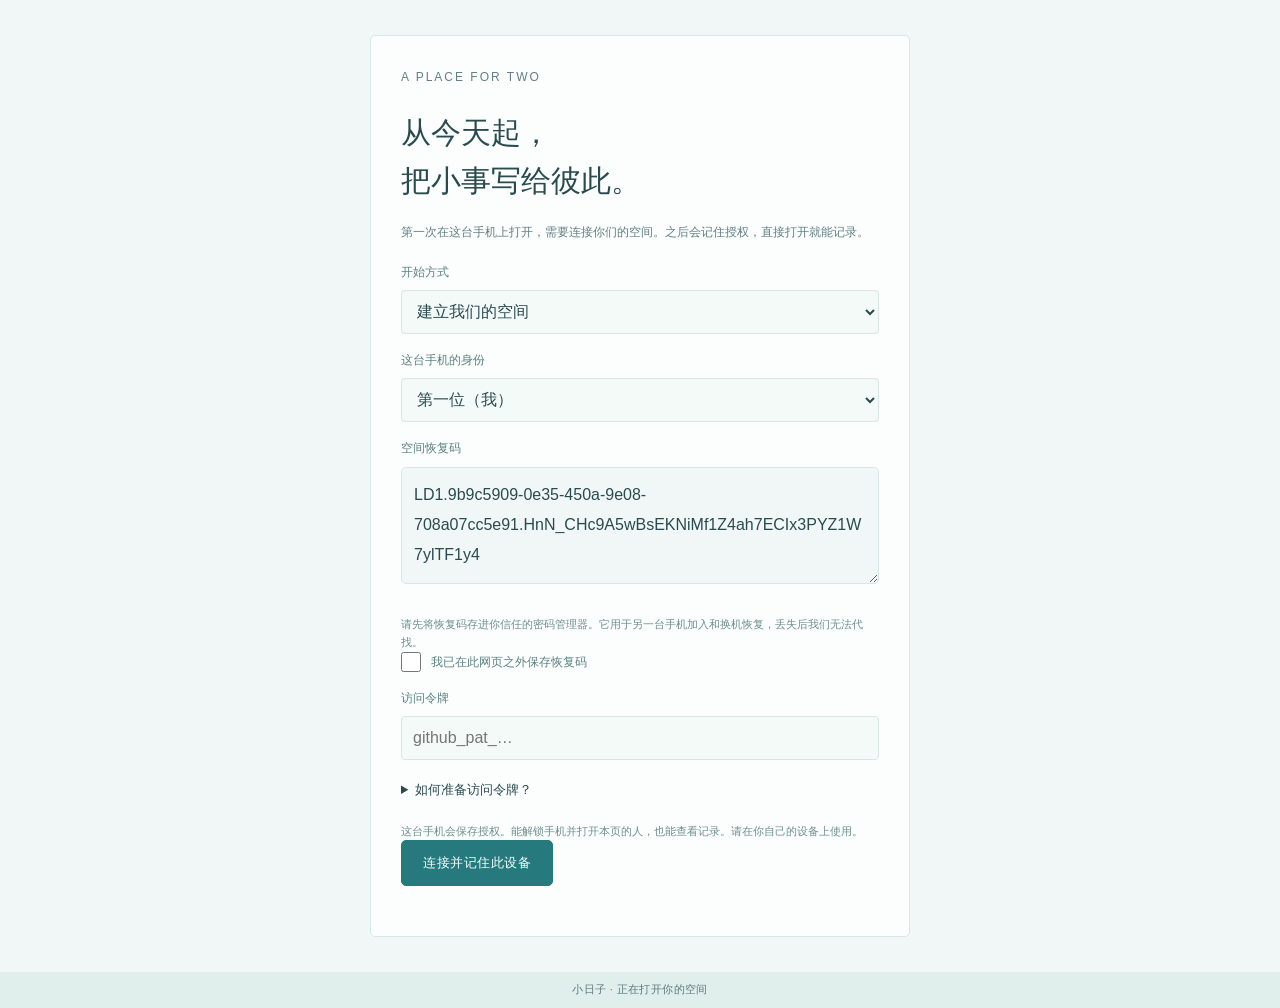
==== journal/index.html @ db6001a0 "Update Little Days application and connection checks" ====
<!doctype html>
<html lang="zh-CN">
<head>
  <meta charset="utf-8">
  <meta name="viewport" content="width=device-width, initial-scale=1, viewport-fit=cover">
  <meta name="theme-color" content="#f1f7f6">
  <meta name="apple-mobile-web-app-capable" content="yes">
  <meta name="apple-mobile-web-app-status-bar-style" content="default">
  <meta name="description" content="把平凡的一天，写给喜欢的人。属于两个人的文字日记。">
  <title>两个人的小日子</title>
  <link rel="icon" href="./icon.svg" type="image/svg+xml">
  <link rel="manifest" href="./manifest.webmanifest">
  <link rel="stylesheet" href="./style.css">
  <script src="./app.js" type="module"></script>
<meta name="robots" content="noindex,nofollow"><meta name="referrer" content="no-referrer"><meta http-equiv="Content-Security-Policy" content="default-src 'self'; script-src 'self'; style-src 'self'; img-src 'self' data: blob:; connect-src https://api.github.com; object-src 'none'; base-uri 'none'; form-action 'none'"><link rel="stylesheet" href="./shared.css"></head>
<body data-shared="true">
  <div class="demo-notice">文字体验版 · 内容仅存当前浏览器，尚未加密或双人同步</div>
  <div class="app-shell">
    <header class="topbar">
      <a href="#diary" class="brand"><img src="./icon.svg" alt="" width="36" height="36"><span>小日子<small>OUR LITTLE DAYS</small></span></a>
      <button id="identity" class="identity" title="切换演示身份"></button>
    </header>
    <main id="main" tabindex="-1">
      <section class="hero">
        <div><p class="eyebrow">JUST YOU & ME</p><h1>两个人的<span>小日子。</span></h1><p class="hero-copy">有些事很小，小到只想讲给你听。</p><button class="primary" id="new-entry"><span aria-hidden="true">＋</span> 记下今天</button></div>
        <div class="hero-art" aria-hidden="true"><div class="paper paper-back"></div><div class="paper paper-front"><span class="paper-date">DEAR, YOU</span><span class="flower">✳</span><span class="paper-note">普通的一天<br>因为你，值得记住。</span><span class="paper-line"></span><span class="paper-line short"></span><span class="paper-heart">♡</span></div><div class="art-caption">a little note, a little love.</div></div>
      </section>
      <nav class="tabs" aria-label="空间导航">
        <button data-tab="diary" aria-current="page">日记</button><button data-tab="dates">纪念日</button><button data-tab="space">我们的空间</button>
        <span class="tabs-note">把日子慢慢收藏</span>
      </nav>
      <section id="diary-panel" class="panel">
        <div class="section-heading"><div><p class="eyebrow">THE EVERYDAY COLLECTION</p><h2>最近的小事</h2></div><div id="filters" class="filters"><button data-filter="all" class="selected">全部</button><button data-filter="0">我写的</button><button data-filter="1">对方写的</button></div></div>
        <label class="search"><span aria-hidden="true">⌕</span><input id="search" type="search" placeholder="找找某一天、某句话…" aria-label="搜索日记"></label>
        <div id="entries" class="entries"></div>
      </section>
      <section id="dates-panel" class="panel" hidden>
        <div class="section-heading"><div><p class="eyebrow">DAYS WE HOLD CLOSE</p><h2>值得记住的日子</h2></div><button class="primary" id="new-event">＋ 记个日子</button></div>
        <p class="dates-intro">期待下一次见面，也记住每一次小小的照顾。</p>
        <div id="date-highlights" class="date-highlights"></div>
        <div class="calendar-layout">
          <section class="calendar-card" aria-label="日历">
            <div class="calendar-toolbar"><h3 id="calendar-month" aria-live="polite"></h3><div><button class="icon-button" id="month-prev" aria-label="上个月">‹</button><button class="text-button" id="month-today">今天</button><button class="icon-button" id="month-next" aria-label="下个月">›</button></div></div>
            <div class="calendar-week" aria-hidden="true"><span>一</span><span>二</span><span>三</span><span>四</span><span>五</span><span>六</span><span>日</span></div>
            <div id="calendar-days" class="calendar-days" aria-label="选择日期"></div>
            <div class="calendar-legend"><span><i class="event-dot meeting"></i>见面</span><span><i class="event-dot period"></i>经期</span><span><i class="event-dot anniversary"></i>纪念日</span><span><i class="event-dot other"></i>其他</span></div>
          </section>
          <section class="day-card"><p class="eyebrow">ON THIS DAY</p><h3 id="selected-day"></h3><div id="day-events"></div><button class="text-button" id="add-on-day">＋ 为这一天添加记录</button></section>
        </div>
        <div class="section-heading event-list-heading"><h2>我们的日子簿</h2><div class="filters" aria-label="筛选日期记录"><button data-event-filter="all" class="selected">全部</button><button data-event-filter="meeting">见面</button><button data-event-filter="period">经期</button><button data-event-filter="anniversary">纪念日</button><button data-event-filter="other">其他</button></div></div>
        <div id="event-list" class="event-list"></div>
      </section>
      <section id="space-panel" class="panel" hidden>
        <div class="section-heading"><div><p class="eyebrow">A PLACE FOR TWO</p><h2>我们的空间</h2></div></div>
        <div class="settings-grid"><form id="settings" class="settings-card"><h3>给小日子一个名字</h3><label>空间名称<input name="title" maxlength="24" required></label><div class="form-row"><label>第一位的称呼<input name="person0" maxlength="12" required></label><label>第二位的称呼<input name="person1" maxlength="12" required></label></div><label>在一起的日子（可选）<input name="anniversary" type="date"></label><button class="primary" type="submit">保存设置</button></form>
        <div class="settings-card"><h3>把回忆带在身边</h3><p>导出文字日记、留言、纪念日和经期记录的完整备份，换设备时可以导入。</p><button class="secondary" id="export">导出完整备份</button><button class="text-button" id="import">从备份导入</button><input id="import-file" type="file" accept=".json,application/json" hidden><p class="small">备份文件未加密，请保存在你信任的位置。导入会合并记录，同一条记录保留更新时间较新的版本。</p></div>
        <div class="settings-card full-width"><span class="status-dot"></span><strong>现在是本地体验空间</strong><p>切换身份可以体验两个人互相留言；这还不是账号登录。记录保存在当前浏览器中，清除网站数据会丢失，请及时导出。正式双人版还需要账号、跨设备同步、加密和自动备份。</p><div id="stats" class="stats"></div><p id="legacy-photos" class="small" hidden></p><button class="text-button danger" id="clear-examples">移除示例日记</button></div></div>
      </section>
      <footer>日子不用很特别，记得就很好。<span>MADE FOR TWO ♡</span></footer>
    </main>
  </div>
  <dialog id="editor" class="editor-dialog"><form id="entry-form">
    <div class="dialog-head"><div><p class="eyebrow">A NOTE TO YOU</p><h2 id="editor-heading">今天想告诉你…</h2></div><button type="button" class="icon-button" data-close="editor" aria-label="关闭编辑器">×</button></div>
    <div class="form-row editor-meta"><label>记录日期<input type="date" id="entry-date" required></label><label>今天的心情<select id="entry-mood"><option>晴朗</option><option>想你</option><option>平静</option><option>开心</option><option>有点累</option><option>小情绪</option></select></label></div>
    <input id="entry-title" class="title-input" maxlength="80" placeholder="给今天起个小标题（可选）" aria-label="日记标题">
    <textarea id="entry-body" maxlength="20000" placeholder="发生了什么？想到了什么？或者，只是突然很想你。" aria-label="日记正文"></textarea>
    <div class="dialog-bottom"><span class="small" id="draft-status">写给对方，也留给未来的我们。</span><button class="primary" id="save-entry" type="submit">收进日记本</button></div>
  </form></dialog>
  <dialog id="detail" class="detail-dialog"><div class="dialog-head"><span class="eyebrow">A DAY TO REMEMBER</span><button class="icon-button" data-close="detail" aria-label="关闭日记">×</button></div><div id="detail-content"></div></dialog>
  <dialog id="event-editor"><form id="event-form">
    <div class="dialog-head"><div><p class="eyebrow">SAVE A LITTLE DAY</p><h2 id="event-editor-heading">记住一个日子</h2></div><button type="button" class="icon-button" data-close="event-editor" aria-label="关闭日期记录">×</button></div>
    <div class="form-row editor-meta"><label>是什么日子<select id="event-kind"><option value="meeting">见面</option><option value="period">经期</option><option value="anniversary">纪念日</option><option value="other">其他</option></select></label><label id="event-subject-label" hidden>为谁记录<select id="event-subject"></select></label></div>
    <label class="event-label">名称（可选）<input id="event-title" maxlength="80" placeholder="比如：周末见面、第一次旅行"></label>
    <div class="form-row editor-meta"><label><span id="event-start-label">日期</span><input id="event-start" type="date" min="1900-01-01" max="9999-12-31" required></label><label id="event-end-label"><span>结束日期（可选）</span><input id="event-end" type="date" min="1900-01-01" max="9999-12-31"></label></div>
    <label id="event-yearly-label" class="checkbox-label" hidden><input id="event-yearly" type="checkbox">每年记住这一天</label>
    <p id="event-hint" class="small"></p>
    <label class="event-label note-label">留一点备注<textarea id="event-note" maxlength="2000" placeholder="想做的事、当天的感受，或想给对方的小提醒。"></textarea></label>
    <div class="event-controls"><button type="button" class="text-button danger" id="delete-event" hidden>删除记录</button><button type="button" class="secondary" id="end-period" hidden>今天结束</button><button class="primary" type="submit" id="save-event">保存这个日子</button></div>
  </form></dialog>
  <div id="toast" role="status" aria-live="polite"></div>
</body>
</html>
---- journal/style.css ----
:root{color-scheme:light;--paper:#f1f7f6;--ink:#294b50;--muted:#627f83;--accent:#267a7d;--line:#d8e7e5;--white:#fbfefd;--green:#648e86;font-family:-apple-system,BlinkMacSystemFont,"PingFang SC","Hiragino Sans GB",sans-serif;color:var(--ink);background:var(--paper);font-synthesis:none}
*{box-sizing:border-box}body{margin:0}button,input,textarea,select{font:inherit}button,a,input,textarea,select{-webkit-tap-highlight-color:transparent}button{cursor:pointer}button{color:inherit}button:disabled{cursor:wait;opacity:.5}button:focus-visible,a:focus-visible,input:focus-visible,textarea:focus-visible,select:focus-visible{outline:2px solid var(--accent);outline-offset:4px}button,a{touch-action:manipulation}a{color:inherit;text-decoration:none}[hidden]{display:none!important}h1,h2,h3,p{margin:0}input,textarea,select{min-width:0}img{max-width:100%}.demo-notice{padding:9px 16px;background:#e0eeec;color:#597b7d;text-align:center;font-size:11px;line-height:1.6;letter-spacing:.4px}.app-shell{max-width:1080px;margin:0 auto;padding:0 48px}.topbar{height:104px;display:flex;align-items:center;justify-content:space-between}.brand{display:flex;gap:11px;align-items:center;font-family:"Songti SC","Noto Serif CJK SC",serif;font-size:21px;letter-spacing:3px;font-weight:600}.brand img{border-radius:11px}.brand small{display:block;font:8px -apple-system,sans-serif;letter-spacing:1.5px;margin-top:5px;color:var(--muted)}.identity{display:flex;gap:9px;align-items:center;border:1px solid var(--line);background:transparent;border-radius:30px;padding:7px 12px 7px 7px;font-size:12px}.identity .switch-hint{color:var(--muted);font-size:10px;margin-left:8px}.avatar{width:30px;height:30px;border-radius:50%;background:#d4eae7;display:inline-flex;align-items:center;justify-content:center;font-size:12px;color:#387e7a;flex:none}.avatar.partner{background:#dcebf1;color:#4d788c}.hero{min-height:318px;padding:34px 38px 32px;display:flex;justify-content:space-between;align-items:center;background:#e1eeeb;border:1px solid #d1e4df;border-radius:4px;position:relative;overflow:hidden}.eyebrow{font-size:9px;letter-spacing:2px;color:#64878a;font-weight:500}.hero h1{font-family:"Songti SC","Noto Serif CJK SC",serif;font-weight:500;font-size:42px;line-height:1.45;margin:15px 0 9px;letter-spacing:2px}.hero h1 span{color:var(--accent)}.hero-copy{font-size:13px;color:#5c7e7f;letter-spacing:1px;line-height:1.8}.primary{background:var(--accent);color:#f4ffff;border:1px solid var(--accent);border-radius:5px;padding:13px 21px;font-size:13px;letter-spacing:.5px;transition:background .2s}.primary:hover{background:#1e6267}.hero .primary{margin-top:26px}.hero .primary span{font-size:16px;margin-right:8px}.hero-art{position:relative;width:270px;height:253px;flex:none}.paper{position:absolute;width:176px;height:217px;background:#f7fcfa;box-shadow:1px 7px 20px #24565c12;border:1px solid #cfe3dd;top:5px;left:47px}.paper-back{transform:rotate(-13deg);background:#afd1d1;top:9px;left:28px}.paper-front{transform:rotate(8deg);padding:24px 21px}.paper-front:before{content:'';position:absolute;top:-8px;left:49px;width:73px;height:22px;background:#8ebbb688;transform:rotate(-3deg)}.paper-date{font-size:8px;letter-spacing:2px;color:#709d9b}.flower{position:absolute;right:14px;top:42px;font-size:55px;color:#499e9d}.paper-note{display:block;font-family:"Songti SC",serif;font-size:15px;line-height:1.9;margin-top:41px;color:#4b797b}.paper-line{display:block;width:90%;height:1px;background:#d8e8e5;margin-top:14px}.paper-line.short{width:55%;margin-top:11px}.paper-heart{position:absolute;bottom:12px;right:16px;color:#499e9d;font-size:25px}.art-caption{position:absolute;bottom:1px;left:40px;font-family:Georgia,serif;font-style:italic;font-size:12px;color:#6e9796;transform:rotate(-4deg)}.tabs{height:78px;display:flex;gap:32px;border-bottom:1px solid var(--line);align-items:stretch}.tabs button{border:0;background:transparent;padding:0 2px;font-size:13px;color:var(--muted);position:relative}.tabs button[aria-current]{color:var(--accent);font-weight:600}.tabs button[aria-current]:after{content:'';position:absolute;height:2px;bottom:-1px;left:0;right:0;background:var(--accent)}.tabs-note{margin-left:auto;align-self:center;font-family:"Songti SC",serif;font-size:12px;color:#769492;letter-spacing:1px}.section-heading{display:flex;align-items:center;justify-content:space-between;gap:12px;margin:37px 0 20px}.section-heading h2{font-family:"Songti SC",serif;font-weight:500;font-size:24px;letter-spacing:1px;margin-top:9px}.filters{display:flex;gap:3px;background:#e3eeec;border-radius:20px;padding:4px}.filters button{padding:7px 12px;border:0;background:transparent;color:var(--muted);font-size:11px;border-radius:17px;white-space:nowrap}.filters .selected{background:var(--white);color:var(--ink);box-shadow:0 1px 4px #234f550a}.search{display:flex;align-items:center;gap:9px;border-bottom:1px solid var(--line);padding:0 0 10px;margin:0 0 22px;color:#688b8b}.search>span{font-size:25px}.search input{background:transparent;border:0;outline:none;font-size:12px;flex:1;color:var(--ink);padding:7px 0}.search input::placeholder{color:#729492}.entries{display:grid;grid-template-columns:1fr 1fr;gap:19px}.entry-card{background:var(--white);border:1px solid var(--line);border-radius:5px;padding:25px;display:flex;flex-direction:column;align-items:stretch;text-align:left;min-width:0;transition:transform .2s,box-shadow .2s}.entry-card:hover{transform:translateY(-2px);box-shadow:0 5px 18px #245b610a}.card-top{display:flex;align-items:center;gap:9px;font-size:11px;color:var(--muted)}.card-top .date{margin-left:auto;font-size:10px}.entry-card h3{font-family:"Songti SC",serif;font-size:20px;font-weight:500;line-height:1.6;margin:21px 0 10px;overflow-wrap:anywhere}.entry-excerpt{font-size:12px;color:#5d7c80;line-height:2;display:-webkit-box;-webkit-line-clamp:3;-webkit-box-orient:vertical;overflow:hidden;white-space:pre-line;overflow-wrap:anywhere;margin-bottom:21px}.card-bottom{margin-top:auto;padding-top:14px;border-top:1px solid #e3efed;display:flex;gap:12px;justify-content:space-between;color:#63898b;font-size:10px}.mood{color:#4b8a87}.example{font-size:9px;background:#e8f1ee;border-radius:3px;padding:2px 5px;color:#648b85}.card-photo{width:100%;height:184px;object-fit:cover;margin-bottom:17px;border-radius:3px}.empty{grid-column:1/-1;border:1px dashed #bdd7d2;border-radius:6px;padding:55px 20px;text-align:center;color:var(--muted);font-size:13px;line-height:2}.empty .empty-symbol{display:block;font-family:Georgia,serif;font-size:37px;color:#75a5a1;margin-bottom:10px}.empty p{font-size:12px;margin-top:5px}.photo-grid{display:grid;grid-template-columns:repeat(3,1fr);gap:12px}.photo-tile{border:0;padding:0;background:transparent;position:relative;aspect-ratio:1;overflow:hidden;border-radius:4px}.photo-tile img{width:100%;height:100%;object-fit:cover}.photo-tile span{position:absolute;bottom:0;left:0;right:0;padding:25px 10px 10px;color:white;font-size:11px;background:linear-gradient(transparent,#0008);text-align:left}.muted{font-size:12px;color:var(--muted)}footer{margin-top:52px;padding:25px 0 40px;border-top:1px solid var(--line);font-size:11px;color:#688b8b;text-align:center;letter-spacing:1px}footer span{display:block;font-size:8px;letter-spacing:2px;margin-top:12px;color:#8aacaa}.settings-grid{display:grid;grid-template-columns:1fr 1fr;gap:18px}.settings-card{border:1px solid var(--line);border-radius:5px;padding:26px;background:var(--white)}.settings-card h3{font-family:"Songti SC",serif;font-weight:500;font-size:20px;margin-bottom:18px}.settings-card p{font-size:12px;color:var(--muted);line-height:1.9;margin-bottom:20px}.settings-card label,.editor-meta label{display:block;font-size:12px;color:#5b8182;margin-bottom:18px;flex:1;min-width:0}label input,label select{display:block;width:100%;margin-top:9px;border:1px solid var(--line);border-radius:4px;background:#f4faf8;color:var(--ink);padding:11px;font-size:16px;min-height:44px}.form-row{display:flex;gap:15px}.secondary{border:1px solid #b7d4cf;background:transparent;border-radius:5px;padding:11px 15px;font-size:12px;color:#427c7a;min-height:44px}.secondary:hover{background:#e2f0ec}.text-button{border:0;background:transparent;color:var(--accent);padding:12px;font-size:12px;min-height:44px}.danger{color:#ac5e55}.settings-card .small,.small{color:#6d8e8e;font-size:11px;line-height:1.7}.settings-card .small{margin:16px 0 0}.full-width{grid-column:1/-1}.full-width strong{font-size:13px;font-weight:500}.full-width p{margin:13px 0 14px}.status-dot{display:inline-block;width:7px;height:7px;background:#72a69a;border-radius:50%;margin-right:8px}.stats{display:flex;gap:20px;color:#5e8283;font-size:12px}.settings-card .danger{padding-left:0;margin-top:8px}dialog{border:1px solid var(--line);background:var(--white);color:var(--ink);border-radius:13px;padding:28px;width:calc(100% - 32px);max-width:630px;max-height:88dvh;overflow:auto;box-shadow:0 15px 100px #183f4733}dialog::backdrop{background:#183f4755;backdrop-filter:blur(3px)}.dialog-head{display:flex;justify-content:space-between;align-items:center;margin-bottom:24px;gap:15px}.dialog-head h2{font-family:"Songti SC",serif;font-size:26px;font-weight:500;margin-top:8px}.icon-button{border:0;background:#e2efeb;min-width:36px;height:36px;border-radius:50%;font-size:24px;color:#618b89;display:inline-flex;align-items:center;justify-content:center}.title-input{display:block;width:100%;padding:16px 0;border:0;border-top:1px solid var(--line);background:transparent;font-family:"Songti SC",serif;font-size:21px;color:var(--ink)}.title-input::placeholder{color:#769997;font-size:18px}textarea{resize:vertical;min-height:200px;width:100%;padding:9px 0;border:0;background:transparent;color:var(--ink);font-size:16px;line-height:1.9}textarea::placeholder{color:#729694;font-size:14px}.editor-actions{display:flex;gap:12px;align-items:center;margin:16px 0}.attachment-preview{display:flex;flex-wrap:wrap;gap:9px}.attachment{width:82px;height:82px;position:relative}.attachment img{width:100%;height:100%;object-fit:cover;border-radius:4px}.attachment button{position:absolute;right:-4px;top:-4px;border:0;border-radius:50%;background:#416d72;color:white;width:25px;height:25px;font-size:18px}.dialog-bottom{display:flex;justify-content:space-between;align-items:center;border-top:1px solid var(--line);padding-top:18px;gap:16px}.detail-title{font-family:"Songti SC",serif;font-size:29px;line-height:1.6;margin:22px 0 16px;overflow-wrap:anywhere}.detail-body{white-space:pre-wrap;overflow-wrap:anywhere;line-height:2.1;font-size:15px}.detail-photos{display:grid;grid-template-columns:repeat(2,1fr);gap:9px;margin-top:20px}.detail-photos button{border:0;background:transparent;padding:0}.detail-photos img{width:100%;aspect-ratio:1;object-fit:cover;border-radius:4px}.detail-controls{display:flex;justify-content:flex-end;margin:16px 0;border-bottom:1px solid var(--line);padding-bottom:14px}.comments-heading{font-size:14px;font-weight:500;margin:21px 0}.comment{display:flex;gap:10px;padding:12px 0}.comment-content{flex:1;min-width:0}.comment-content strong{font-size:11px;font-weight:500;color:#638384}.comment-content p{font-size:13px;line-height:1.8;white-space:pre-wrap;overflow-wrap:anywhere;margin-top:4px}.comment-content small{font-size:10px;color:#7b9b99}.comment-form{margin-top:15px;display:flex;gap:8px}.comment-form input{width:100%;border:1px solid var(--line);border-radius:4px;background:var(--paper);padding:11px;font-size:16px}.comment-form .primary{white-space:nowrap;padding:11px 14px}.no-comments{font-size:12px;color:#6f9390}.detail-like{margin-right:auto}.liked{color:var(--accent);background:#dcefeb}.lightbox-image{max-height:80dvh}#lightbox{background:#152d34;border:0;padding:8px;max-width:950px;width:95vw}#lightbox .icon-button{position:fixed;right:25px;top:25px;background:#fff9}#lightbox img{width:100%;max-height:82dvh;object-fit:contain;display:block}#toast{position:fixed;bottom:32px;left:50%;transform:translate(-50%,12px);background:#2d6167;color:#f0fffb;padding:12px 22px;border-radius:7px;font-size:12px;opacity:0;pointer-events:none;transition:opacity .2s,transform .2s;z-index:20;max-width:90vw;text-align:center;line-height:1.7}#toast.visible{opacity:1;transform:translate(-50%,0)}
@media(min-width:1200px){.app-shell{max-width:1120px}.hero{padding-left:48px}.hero-art{margin-right:35px}}
@media(max-width:700px){.app-shell{padding:0 22px}.topbar{height:84px}.hero{padding:26px 23px;min-height:280px}.hero h1{font-size:31px;line-height:1.55;max-width:200px}.hero h1 span{display:block}.hero-copy{font-size:11px;max-width:165px;line-height:1.8}.hero-art{width:145px;height:235px;margin-right:-22px}.paper{width:130px;height:176px;left:5px;top:23px}.paper-back{left:-8px;top:29px}.paper-front{padding:20px 15px}.paper-front:before{left:33px;width:58px;height:19px}.paper-date{font-size:7px}.flower{font-size:42px;right:9px;top:35px}.paper-note{font-size:12px;margin-top:34px}.paper-line{margin-top:10px}.paper-heart{font-size:22px;bottom:5px}.art-caption{font-size:9px;left:-12px;bottom:4px;white-space:nowrap}.hero .primary{margin-top:21px;padding:11px 16px;font-size:12px}.tabs{height:66px;gap:26px}.tabs-note{display:none}.section-heading{margin-top:28px;align-items:flex-end}.section-heading h2{font-size:22px}.eyebrow{font-size:8px;letter-spacing:1.5px}.filters button{font-size:10px;padding:7px 9px}.filters{gap:0}.entries{grid-template-columns:1fr;gap:16px}.entry-card{padding:24px;min-height:230px}.entry-card h3{font-size:21px}.entry-excerpt{font-size:13px}.card-top{font-size:12px}.card-bottom{font-size:11px}.card-photo{height:225px}.photo-grid{grid-template-columns:repeat(2,1fr);gap:9px}.settings-grid{grid-template-columns:1fr}.settings-card{padding:22px}.settings-card p{font-size:13px}.identity{font-size:11px;padding-right:10px}.identity .switch-hint{display:none}.brand{font-size:19px}.demo-notice{font-size:10px;padding:8px 10px;letter-spacing:0}.brand img{width:32px;height:32px}.brand small{font-size:7px}dialog{padding:22px;max-height:90dvh;border-radius:14px}.dialog-head h2{font-size:24px}.dialog-bottom .small{max-width:130px;font-size:10px}.editor-actions .small{font-size:10px}.dialog-bottom .primary{white-space:nowrap}.comment-form .primary{font-size:12px}.detail-title{font-size:25px}.detail-body{font-size:15px}footer{font-size:10px}.stats{gap:14px;flex-wrap:wrap}#toast{bottom:max(28px,env(safe-area-inset-bottom))}}
@media(prefers-reduced-motion:reduce){*,*::before,*::after{transition:none!important;scroll-behavior:auto!important}}

/* Shared calendar, in sea blue and soft teal. */
.dates-intro{font-size:13px;color:var(--muted);line-height:1.8;margin:-5px 0 24px}
.date-highlights{display:grid;grid-template-columns:repeat(3,minmax(0,1fr));gap:14px;margin-bottom:24px}
.date-highlight{padding:22px;border:1px solid #cee3df;border-radius:8px;background:#e8f3ef;min-width:0}
.date-highlight.meeting{background:#e7f1f5;border-color:#d2e5eb}.date-highlight.period{background:#edf1f8;border-color:#dbe3ef}
.date-highlight p{font-size:11px;color:#5b8186;margin-bottom:14px}.date-highlight strong{display:block;font-family:"Songti SC",serif;font-size:26px;font-weight:500;color:#286f77}.date-highlight strong small{font-family:-apple-system,sans-serif;font-size:12px}.date-highlight>span{display:block;font-size:11px;color:#5e8287;line-height:1.8;margin-top:10px;overflow-wrap:anywhere}
.calendar-layout{display:grid;grid-template-columns:minmax(0,1.4fr) minmax(0,1fr);gap:18px}
.calendar-card,.day-card{background:var(--white);border:1px solid var(--line);padding:24px;border-radius:8px;min-width:0}
.calendar-toolbar{display:flex;align-items:center;justify-content:space-between;gap:12px;margin-bottom:22px}.calendar-toolbar h3{font-weight:500;font-size:16px}.calendar-toolbar>div{display:flex;align-items:center}.calendar-toolbar .icon-button{min-width:32px;height:32px;font-size:22px}.calendar-toolbar .text-button{padding:10px}
.calendar-week,.calendar-days{display:grid;grid-template-columns:repeat(7,minmax(0,1fr));gap:4px}.calendar-week{font-size:10px;color:var(--muted);text-align:center;margin-bottom:10px}.calendar-week span{padding:5px 0}
.calendar-day{background:transparent;border:1px solid transparent;border-radius:8px;min-width:0;min-height:48px;padding:8px 0 4px;font-size:13px;display:flex;flex-direction:column;align-items:center;justify-content:center;gap:6px}.calendar-day:hover{background:#edf5f2}.calendar-day.outside{color:#8ba6a7}.calendar-day.today{border-color:#7db4ae;font-weight:600}.calendar-day.selected{background:var(--accent);color:white;border-color:var(--accent)}.calendar-day.selected .event-dot{outline:1px solid #ffffffa0}.calendar-dots{display:flex;gap:3px;min-height:5px}
.event-dot{display:inline-block;width:5px;height:5px;border-radius:50%;flex:none}.event-dot.meeting{background:#3989a3}.event-dot.period{background:#7e8fae}.event-dot.anniversary{background:#479b81}.event-dot.other{background:#849d98}
.calendar-legend{display:flex;gap:14px;flex-wrap:wrap;font-size:10px;color:var(--muted);margin-top:20px;border-top:1px solid var(--line);padding-top:16px}.calendar-legend>span{display:inline-flex;gap:6px;align-items:center}
.day-card h3{font-family:"Songti SC",serif;font-size:23px;font-weight:500;margin:12px 0 20px}.day-empty{font-size:13px;line-height:2;color:var(--muted);margin:30px 0 22px}.day-card>.text-button{padding-left:0}
.event-list-heading h2{margin:0}.event-list{display:grid;gap:10px}.event-record{width:100%;display:flex;align-items:center;gap:14px;border:1px solid var(--line);border-radius:7px;background:var(--white);text-align:left;padding:19px 21px;min-width:0}.event-record:hover{border-color:#98c1ba;background:#f8fcfa}.event-type{font-size:10px;padding:7px 9px;border-radius:5px;flex:none;background:#e6eeec;color:#5b7f7b}.event-type.meeting{background:#e1eef4;color:#397b93}.event-type.period{background:#e9eef7;color:#617b9c}.event-type.anniversary{background:#e0f1e8;color:#367e68}.event-text{flex:1;min-width:0}.event-text strong{font-size:14px;font-weight:500;line-height:1.7;display:block;overflow-wrap:anywhere}.event-text small{font-size:11px;color:var(--muted);line-height:1.9;display:block;margin-top:3px}.event-note{display:-webkit-box;-webkit-line-clamp:2;-webkit-box-orient:vertical;overflow:hidden;white-space:pre-wrap;font-size:12px;color:#648688;line-height:1.8;margin-top:8px;overflow-wrap:anywhere}.event-countdown{font-size:11px;color:var(--accent);flex:none}.event-arrow{font-size:17px;color:#7a9d9a}.event-record.compact{padding:13px 0;border:0;border-bottom:1px solid var(--line);border-radius:0;flex-wrap:wrap;gap:8px;background:transparent}.compact .event-type{font-size:9px;padding:5px 6px}.compact .event-text{flex-basis:65%}.compact .event-countdown{margin-left:auto}
.event-label{display:block;font-size:12px;color:#5b8182;margin-bottom:20px}.event-label input{margin-top:9px}.checkbox-label{display:flex;gap:8px;align-items:center;font-size:13px;margin:0 0 15px}.checkbox-label input{display:inline-block;width:18px;height:18px;min-height:0;margin:0;accent-color:var(--accent)}.note-label{margin-top:20px}.note-label textarea{min-height:108px;border:1px solid var(--line);border-radius:5px;background:#f4faf8;padding:12px;margin-top:9px}.event-controls{display:flex;gap:10px;align-items:center;flex-wrap:wrap;border-top:1px solid var(--line);padding-top:18px}.event-controls .primary{margin-left:auto}.event-controls .text-button{padding-left:0}#event-editor .editor-meta{margin-top:4px}#event-editor #event-hint{font-size:12px;color:#64878a}
@media(max-width:700px){.tabs{gap:22px}.tabs button{font-size:12px;white-space:nowrap}.date-highlights{gap:8px}.date-highlight{padding:15px 12px}.date-highlight p{font-size:10px;line-height:1.7;margin-bottom:10px}.date-highlight strong{font-size:20px}.date-highlight>span{font-size:10px;line-height:1.8}.dates-intro{font-size:12px}.calendar-layout{grid-template-columns:1fr;gap:14px}.calendar-card,.day-card{padding:19px}.calendar-day{min-height:45px}.calendar-toolbar h3{font-size:15px}.day-card h3{font-size:21px;margin-bottom:14px}.day-empty{margin:14px 0}.event-list-heading{align-items:flex-start;flex-direction:column;gap:15px}.event-list-heading .filters{align-self:stretch;justify-content:space-between}.event-list-heading .filters button{padding:9px 12px}.event-record{padding:16px 14px;gap:10px;flex-wrap:wrap}.event-record>.event-text{flex-basis:60%}.event-countdown{margin-left:auto}.event-type{padding:6px 8px}.event-text strong{font-size:14px}.event-text small{font-size:10px}.event-controls{gap:6px}.event-controls .primary{padding:12px 14px}.event-controls .secondary{padding:10px}#dates-panel>.section-heading .primary{padding:11px 13px;font-size:12px;white-space:nowrap}#dates-panel>.section-heading h2{font-size:21px}}
@media(max-width:370px){.app-shell{padding:0 16px}.date-highlights{grid-template-columns:1fr}.date-highlight{display:grid;grid-template-columns:1fr 1fr;gap:5px 10px}.date-highlight p{margin:0}.date-highlight strong{grid-column:2;grid-row:1/3;align-self:center;text-align:right}.date-highlight>span{margin:0}.tabs{gap:19px}}
---- journal/shared.css ----
.welcome{max-width:540px;margin:35px auto;padding:30px}.welcome h1{font-family:"Songti SC",serif;font-size:30px;font-weight:500;line-height:1.6;margin:16px 0}.welcome textarea,#device-dialog textarea{width:100%;min-height:90px;border:1px solid var(--line);border-radius:5px;padding:12px;font-size:16px;background:var(--paper);color:var(--ink);margin:10px 0;overflow-wrap:anywhere}.welcome label.checkbox-label{display:flex;align-items:center;gap:10px}.welcome label.checkbox-label input{width:20px;min-height:20px;margin:0;flex:none}.welcome details{margin:0 0 20px}.welcome summary,#sync-conflicts summary{font-size:13px;cursor:pointer;line-height:1.8}.welcome a,#device-dialog a{text-decoration:underline;color:var(--accent)}.form-message{margin-top:15px!important;white-space:pre-wrap;overflow-wrap:anywhere}.device-actions{display:flex;flex-wrap:wrap;gap:8px;align-items:center}.demo-notice .text-button{font-size:12px;padding:5px 10px}#device-dialog p{font-size:13px;line-height:1.9;margin:15px 0}#device-dialog label{display:block;margin:15px 0;font-size:13px}#sync-conflicts{margin-top:20px}#sync-conflicts details{border-top:1px solid var(--line);padding:15px 0}#sync-conflicts pre{font:13px/1.9 -apple-system,sans-serif;white-space:pre-wrap;overflow-wrap:anywhere;max-height:280px;overflow:auto;background:var(--paper);padding:12px}body[data-shared="true"] .identity .switch-hint{display:none}@media(max-width:600px){.welcome{margin:18px 14px;padding:24px}.device-actions{align-items:stretch}.demo-notice{font-size:12px}}
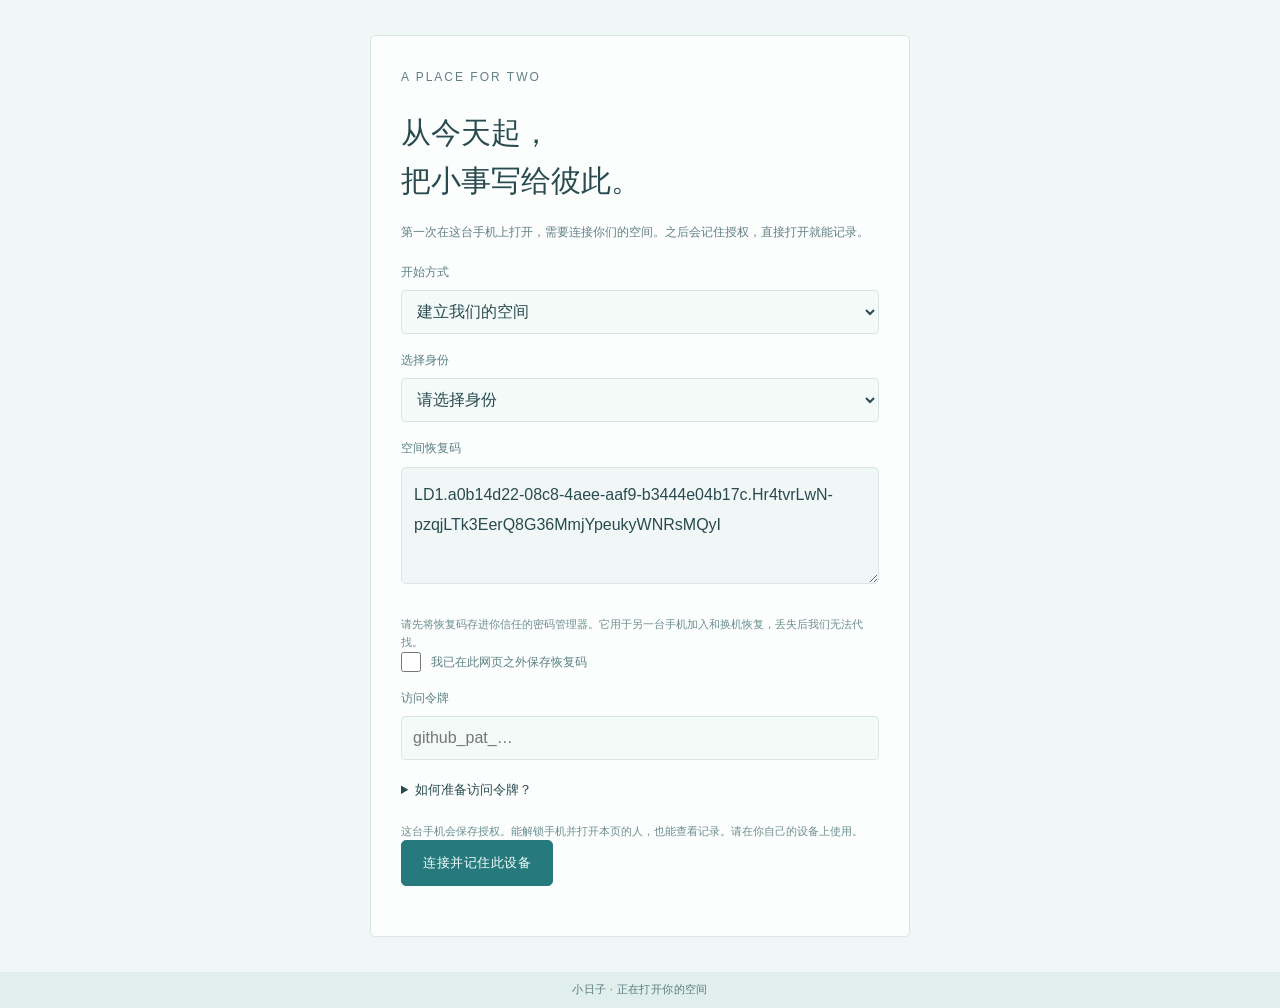
==== commit 50d5709a: "Update Little Days application and connection checks" ====
--- a/journal/index.html
+++ b/journal/index.html
@@ -52,7 +52,7 @@
       </section>
       <section id="space-panel" class="panel" hidden>
         <div class="section-heading"><div><p class="eyebrow">A PLACE FOR TWO</p><h2>我们的空间</h2></div></div>
-        <div class="settings-grid"><form id="settings" class="settings-card"><h3>给小日子一个名字</h3><label>空间名称<input name="title" maxlength="24" required></label><div class="form-row"><label>第一位的称呼<input name="person0" maxlength="12" required></label><label>第二位的称呼<input name="person1" maxlength="12" required></label></div><label>在一起的日子（可选）<input name="anniversary" type="date"></label><button class="primary" type="submit">保存设置</button></form>
+        <div class="settings-grid"><form id="settings" class="settings-card"><h3>给小日子一个名字</h3><label>空间名称<input name="title" maxlength="24" required></label><div class="form-row"><label>小獭的称呼<input name="person0" maxlength="12" required></label><label>猫猫的称呼<input name="person1" maxlength="12" required></label></div><label>在一起的日子（可选）<input name="anniversary" type="date"></label><button class="primary" type="submit">保存设置</button></form>
         <div class="settings-card"><h3>把回忆带在身边</h3><p>导出文字日记、留言、纪念日和经期记录的完整备份，换设备时可以导入。</p><button class="secondary" id="export">导出完整备份</button><button class="text-button" id="import">从备份导入</button><input id="import-file" type="file" accept=".json,application/json" hidden><p class="small">备份文件未加密，请保存在你信任的位置。导入会合并记录，同一条记录保留更新时间较新的版本。</p></div>
         <div class="settings-card full-width"><span class="status-dot"></span><strong>现在是本地体验空间</strong><p>切换身份可以体验两个人互相留言；这还不是账号登录。记录保存在当前浏览器中，清除网站数据会丢失，请及时导出。正式双人版还需要账号、跨设备同步、加密和自动备份。</p><div id="stats" class="stats"></div><p id="legacy-photos" class="small" hidden></p><button class="text-button danger" id="clear-examples">移除示例日记</button></div></div>
       </section>
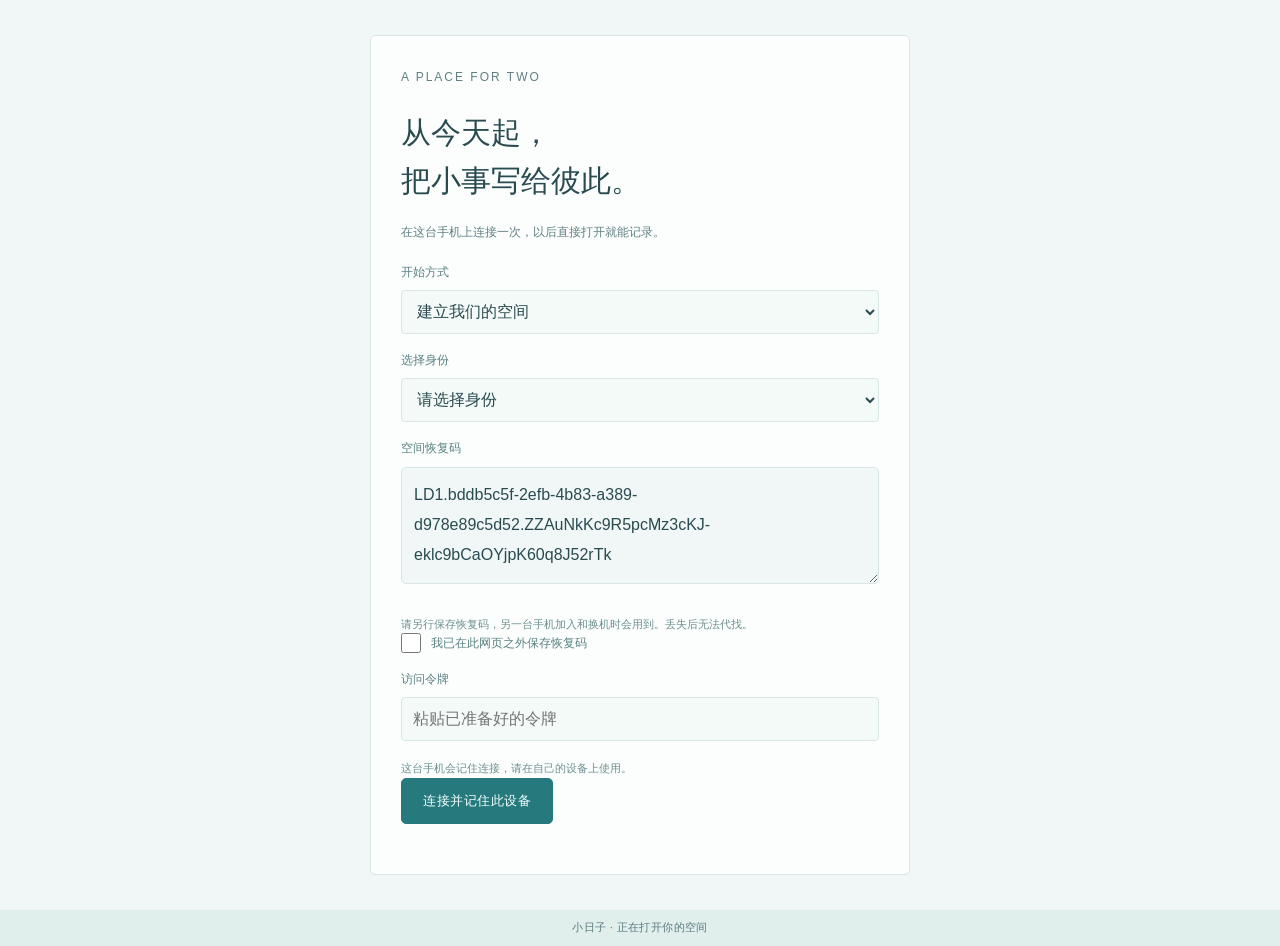
==== commit 53733878: "Update Little Days application and connection checks" ====
--- a/journal/index.html
+++ b/journal/index.html
@@ -14,8 +14,8 @@
   <script src="./app.js" type="module"></script>
 <meta name="robots" content="noindex,nofollow"><meta name="referrer" content="no-referrer"><meta http-equiv="Content-Security-Policy" content="default-src 'self'; script-src 'self'; style-src 'self'; img-src 'self' data: blob:; connect-src https://api.github.com; object-src 'none'; base-uri 'none'; form-action 'none'"><link rel="stylesheet" href="./shared.css"></head>
 <body data-shared="true">
-  <div class="demo-notice">文字体验版 · 内容仅存当前浏览器，尚未加密或双人同步</div>
-  <div class="app-shell">
+  <div class="demo-notice">小日子 · 正在打开你的空间</div>
+  <div class="app-shell" hidden>
     <header class="topbar">
       <a href="#diary" class="brand"><img src="./icon.svg" alt="" width="36" height="36"><span>小日子<small>OUR LITTLE DAYS</small></span></a>
       <button id="identity" class="identity" title="切换演示身份"></button>
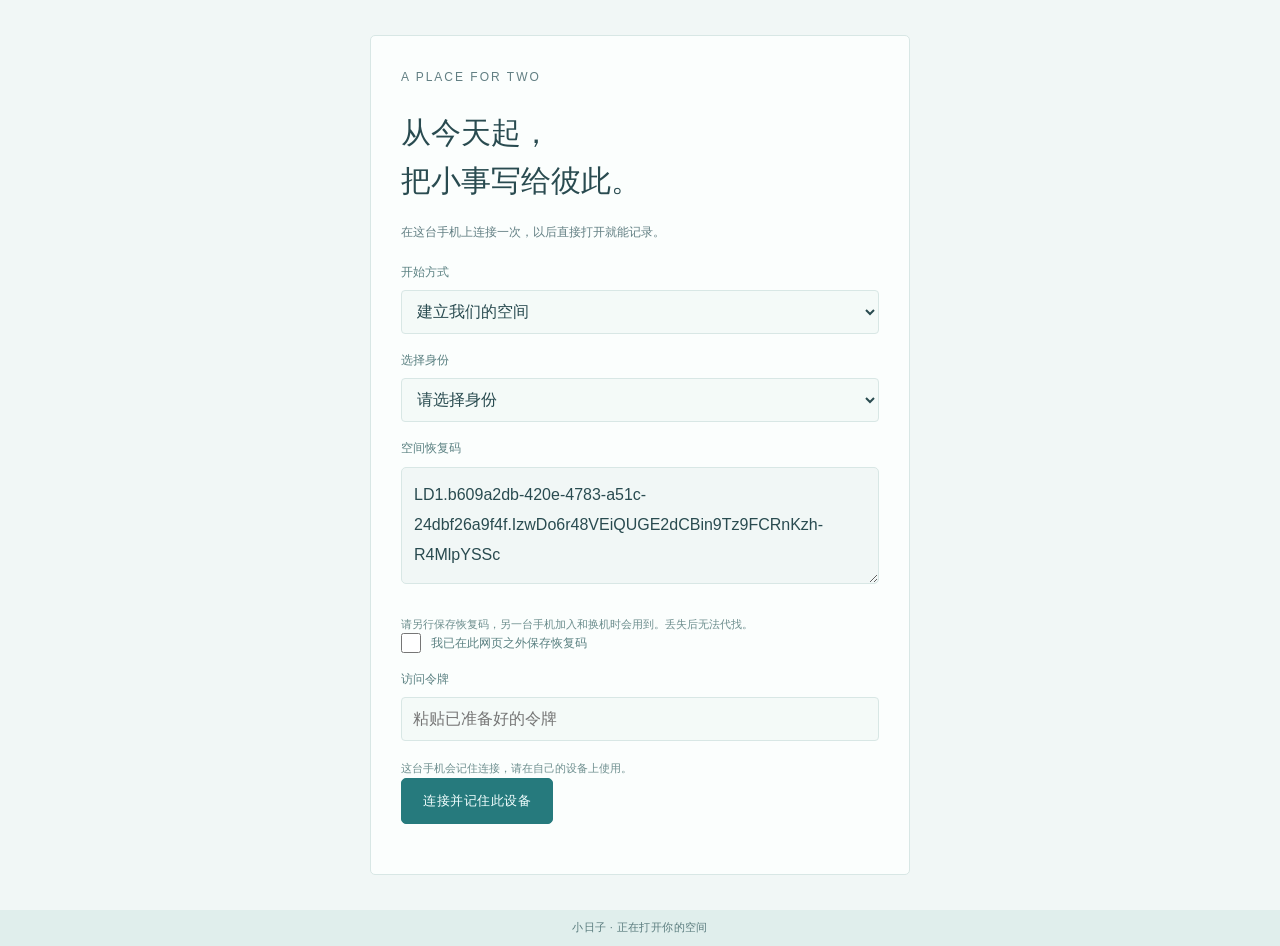
==== commit 12da27ac: "Update Little Days application and connection checks" ====
--- a/journal/index.html
+++ b/journal/index.html
@@ -22,8 +22,8 @@
     </header>
     <main id="main" tabindex="-1">
       <section class="hero">
-        <div><p class="eyebrow">JUST YOU & ME</p><h1>两个人的<span>小日子。</span></h1><p class="hero-copy">有些事很小，小到只想讲给你听。</p><button class="primary" id="new-entry"><span aria-hidden="true">＋</span> 记下今天</button></div>
-        <div class="hero-art" aria-hidden="true"><div class="paper paper-back"></div><div class="paper paper-front"><span class="paper-date">DEAR, YOU</span><span class="flower">✳</span><span class="paper-note">普通的一天<br>因为你，值得记住。</span><span class="paper-line"></span><span class="paper-line short"></span><span class="paper-heart">♡</span></div><div class="art-caption">a little note, a little love.</div></div>
+        <div><p class="eyebrow">JUST YOU & ME</p><h1>两个人的<span>小日子。</span></h1><p class="hero-copy">獭国猫国建交事项(秘)</p><button class="primary" id="new-entry"><span aria-hidden="true">＋</span> 记下今天</button></div>
+        <div class="hero-art" aria-hidden="true"><div class="paper paper-back"></div><div class="paper paper-front"><span class="paper-date">DEAR, YOU</span><span class="flower">✳</span><span class="paper-note">小獭和猫猫<br>值得记住的每一天</span><span class="paper-line"></span><span class="paper-line short"></span><span class="paper-heart">♡</span></div><div class="art-caption">a little note, a little love.</div></div>
       </section>
       <nav class="tabs" aria-label="空间导航">
         <button data-tab="diary" aria-current="page">日记</button><button data-tab="dates">纪念日</button><button data-tab="space">我们的空间</button>
@@ -56,7 +56,7 @@
         <div class="settings-card"><h3>把回忆带在身边</h3><p>导出文字日记、留言、纪念日和经期记录的完整备份，换设备时可以导入。</p><button class="secondary" id="export">导出完整备份</button><button class="text-button" id="import">从备份导入</button><input id="import-file" type="file" accept=".json,application/json" hidden><p class="small">备份文件未加密，请保存在你信任的位置。导入会合并记录，同一条记录保留更新时间较新的版本。</p></div>
         <div class="settings-card full-width"><span class="status-dot"></span><strong>现在是本地体验空间</strong><p>切换身份可以体验两个人互相留言；这还不是账号登录。记录保存在当前浏览器中，清除网站数据会丢失，请及时导出。正式双人版还需要账号、跨设备同步、加密和自动备份。</p><div id="stats" class="stats"></div><p id="legacy-photos" class="small" hidden></p><button class="text-button danger" id="clear-examples">移除示例日记</button></div></div>
       </section>
-      <footer>日子不用很特别，记得就很好。<span>MADE FOR TWO ♡</span></footer>
+      <footer>獭猫地球行之旅游日记<span>MADE FOR TWO ♡</span></footer>
     </main>
   </div>
   <dialog id="editor" class="editor-dialog"><form id="entry-form">
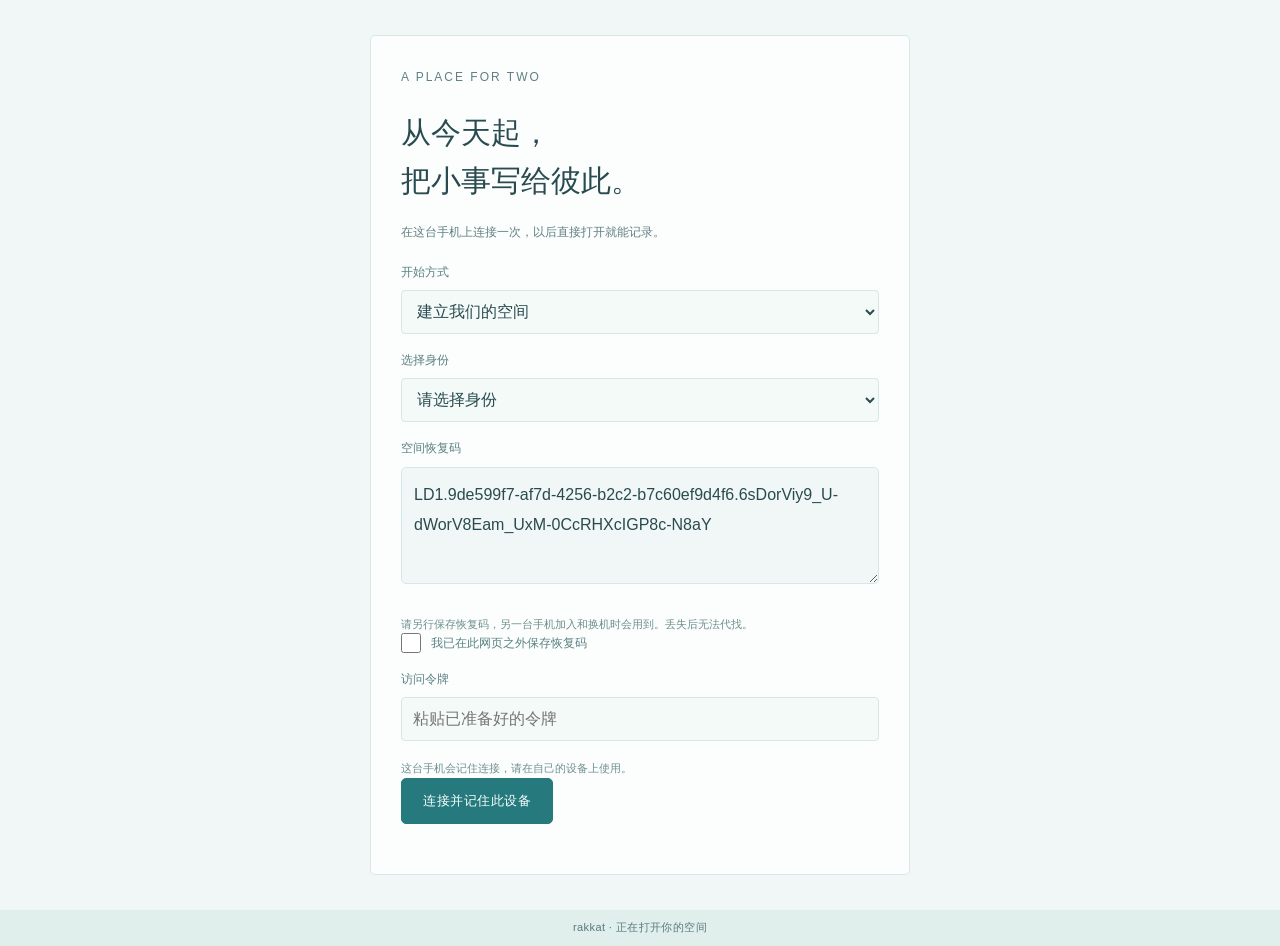
==== commit d3d1f8c0: "Update Little Days application and connection checks" ====
--- a/journal/index.html
+++ b/journal/index.html
@@ -5,24 +5,25 @@
   <meta name="viewport" content="width=device-width, initial-scale=1, viewport-fit=cover">
   <meta name="theme-color" content="#f1f7f6">
   <meta name="apple-mobile-web-app-capable" content="yes">
+  <meta name="apple-mobile-web-app-title" content="rakkat">
   <meta name="apple-mobile-web-app-status-bar-style" content="default">
   <meta name="description" content="把平凡的一天，写给喜欢的人。属于两个人的文字日记。">
-  <title>两个人的小日子</title>
+  <title>rakkat</title>
   <link rel="icon" href="./icon.svg" type="image/svg+xml">
   <link rel="manifest" href="./manifest.webmanifest">
   <link rel="stylesheet" href="./style.css">
   <script src="./app.js" type="module"></script>
 <meta name="robots" content="noindex,nofollow"><meta name="referrer" content="no-referrer"><meta http-equiv="Content-Security-Policy" content="default-src 'self'; script-src 'self'; style-src 'self'; img-src 'self' data: blob:; connect-src https://api.github.com; object-src 'none'; base-uri 'none'; form-action 'none'"><link rel="stylesheet" href="./shared.css"></head>
 <body data-shared="true">
-  <div class="demo-notice">小日子 · 正在打开你的空间</div>
+  <div class="demo-notice">rakkat · 正在打开你的空间</div>
   <div class="app-shell" hidden>
     <header class="topbar">
-      <a href="#diary" class="brand"><img src="./icon.svg" alt="" width="36" height="36"><span>小日子<small>OUR LITTLE DAYS</small></span></a>
+      <a href="#diary" class="brand"><img src="./icon.svg" alt="" width="36" height="36"><span>rakkat<small>OUR LITTLE DAYS</small></span></a>
       <button id="identity" class="identity" title="切换演示身份"></button>
     </header>
     <main id="main" tabindex="-1">
       <section class="hero">
-        <div><p class="eyebrow">JUST YOU & ME</p><h1>两个人的<span>小日子。</span></h1><p class="hero-copy">獭国猫国建交事项(秘)</p><button class="primary" id="new-entry"><span aria-hidden="true">＋</span> 记下今天</button></div>
+        <div><p class="eyebrow">JUST YOU & ME</p><h1><span>rakkat</span></h1><p class="hero-copy">獭国猫国建交事项(秘)</p><button class="primary" id="new-entry"><span aria-hidden="true">＋</span> 记下今天</button></div>
         <div class="hero-art" aria-hidden="true"><div class="paper paper-back"></div><div class="paper paper-front"><span class="paper-date">DEAR, YOU</span><span class="flower">✳</span><span class="paper-note">小獭和猫猫<br>值得记住的每一天</span><span class="paper-line"></span><span class="paper-line short"></span><span class="paper-heart">♡</span></div><div class="art-caption">a little note, a little love.</div></div>
       </section>
       <nav class="tabs" aria-label="空间导航">
@@ -52,7 +53,7 @@
       </section>
       <section id="space-panel" class="panel" hidden>
         <div class="section-heading"><div><p class="eyebrow">A PLACE FOR TWO</p><h2>我们的空间</h2></div></div>
-        <div class="settings-grid"><form id="settings" class="settings-card"><h3>给小日子一个名字</h3><label>空间名称<input name="title" maxlength="24" required></label><div class="form-row"><label>小獭的称呼<input name="person0" maxlength="12" required></label><label>猫猫的称呼<input name="person1" maxlength="12" required></label></div><label>在一起的日子（可选）<input name="anniversary" type="date"></label><button class="primary" type="submit">保存设置</button></form>
+        <div class="settings-grid"><form id="settings" class="settings-card"><h3>给空间一个名字</h3><label>空间名称<input name="title" maxlength="24" required></label><div class="form-row"><label>小獭的称呼<input name="person0" maxlength="12" required></label><label>猫猫的称呼<input name="person1" maxlength="12" required></label></div><label>在一起的日子（可选）<input name="anniversary" type="date"></label><button class="primary" type="submit">保存设置</button></form>
         <div class="settings-card"><h3>把回忆带在身边</h3><p>导出文字日记、留言、纪念日和经期记录的完整备份，换设备时可以导入。</p><button class="secondary" id="export">导出完整备份</button><button class="text-button" id="import">从备份导入</button><input id="import-file" type="file" accept=".json,application/json" hidden><p class="small">备份文件未加密，请保存在你信任的位置。导入会合并记录，同一条记录保留更新时间较新的版本。</p></div>
         <div class="settings-card full-width"><span class="status-dot"></span><strong>现在是本地体验空间</strong><p>切换身份可以体验两个人互相留言；这还不是账号登录。记录保存在当前浏览器中，清除网站数据会丢失，请及时导出。正式双人版还需要账号、跨设备同步、加密和自动备份。</p><div id="stats" class="stats"></div><p id="legacy-photos" class="small" hidden></p><button class="text-button danger" id="clear-examples">移除示例日记</button></div></div>
       </section>
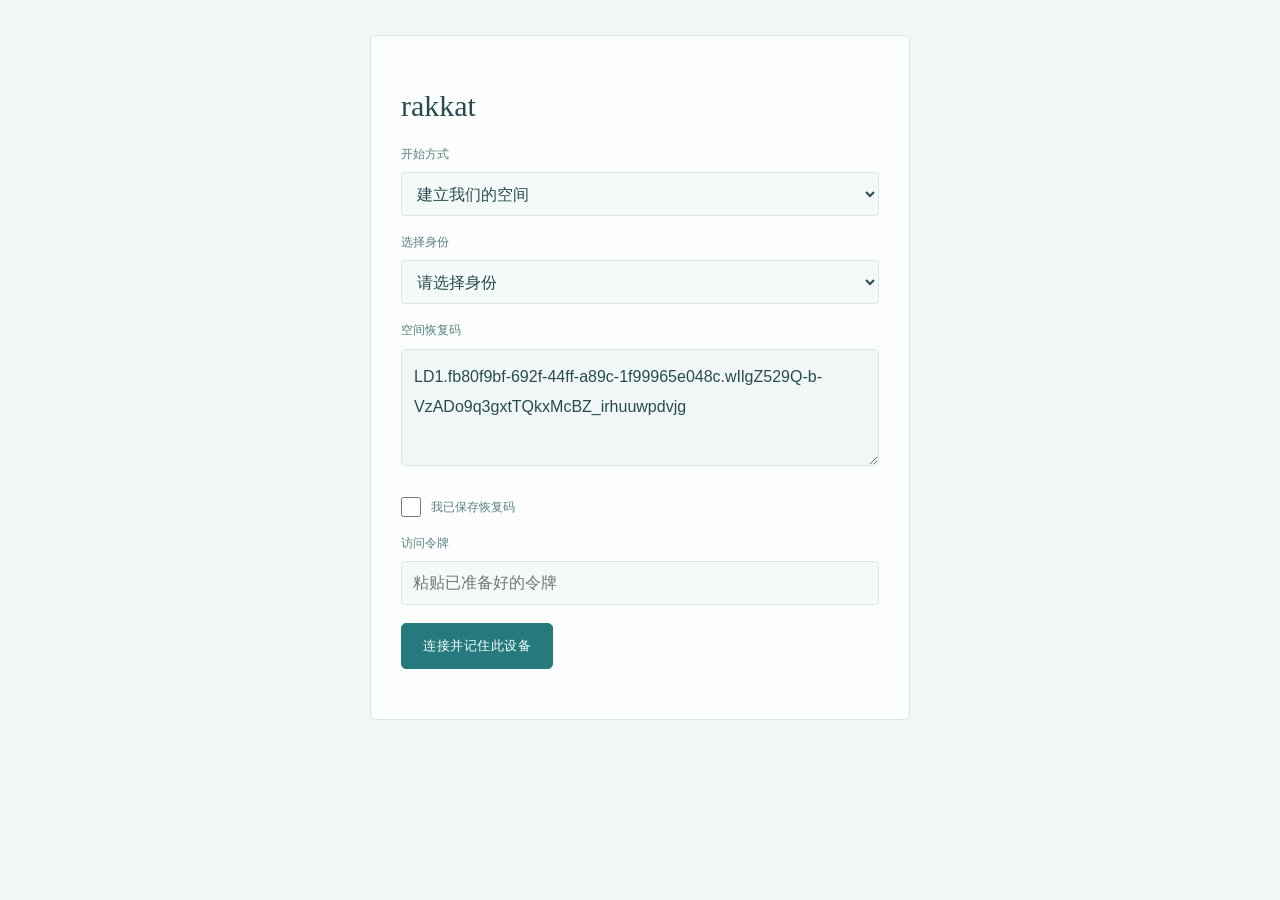
==== commit 32715760: "Update Little Days application and connection checks" ====
--- a/journal/index.html
+++ b/journal/index.html
@@ -15,7 +15,7 @@
   <script src="./app.js" type="module"></script>
 <meta name="robots" content="noindex,nofollow"><meta name="referrer" content="no-referrer"><meta http-equiv="Content-Security-Policy" content="default-src 'self'; script-src 'self'; style-src 'self'; img-src 'self' data: blob:; connect-src https://api.github.com; object-src 'none'; base-uri 'none'; form-action 'none'"><link rel="stylesheet" href="./shared.css"></head>
 <body data-shared="true">
-  <div class="demo-notice">rakkat · 正在打开你的空间</div>
+  <div class="demo-notice" hidden></div>
   <div class="app-shell" hidden>
     <header class="topbar">
       <a href="#diary" class="brand"><img src="./icon.svg" alt="" width="36" height="36"><span>rakkat<small>OUR LITTLE DAYS</small></span></a>
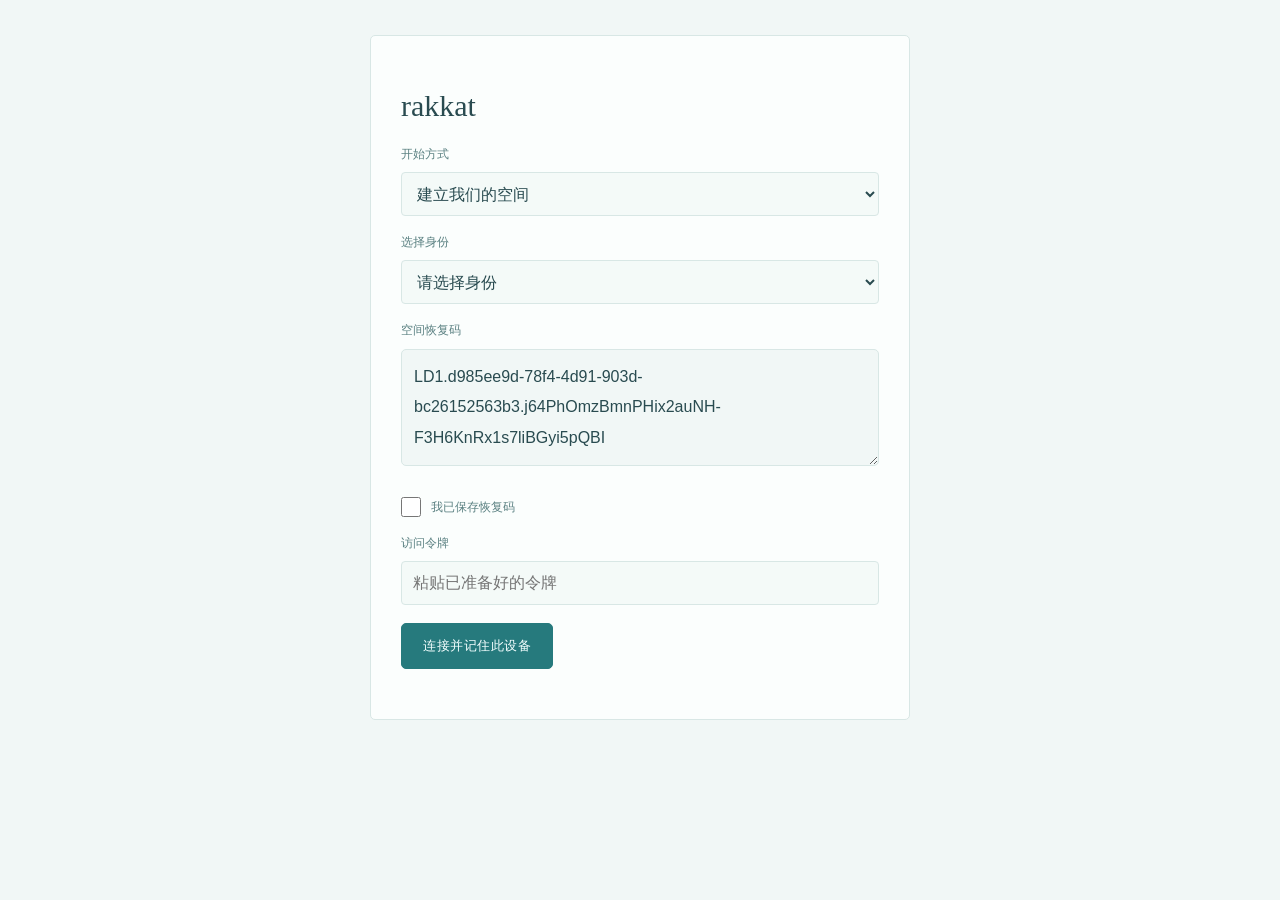
==== commit 21300f66: "Update Little Days application and connection checks" ====
--- a/journal/index.html
+++ b/journal/index.html
@@ -18,7 +18,7 @@
   <div class="demo-notice" hidden></div>
   <div class="app-shell" hidden>
     <header class="topbar">
-      <a href="#diary" class="brand"><img src="./icon.svg" alt="" width="36" height="36"><span>rakkat<small>OUR LITTLE DAYS</small></span></a>
+      <a href="#diary" class="brand"><img src="./icon.svg" alt="" width="36" height="36"><span>rakkat<small>OTTER &amp; CAT ON EARTH</small></span></a>
       <button id="identity" class="identity" title="切换演示身份"></button>
     </header>
     <main id="main" tabindex="-1">
